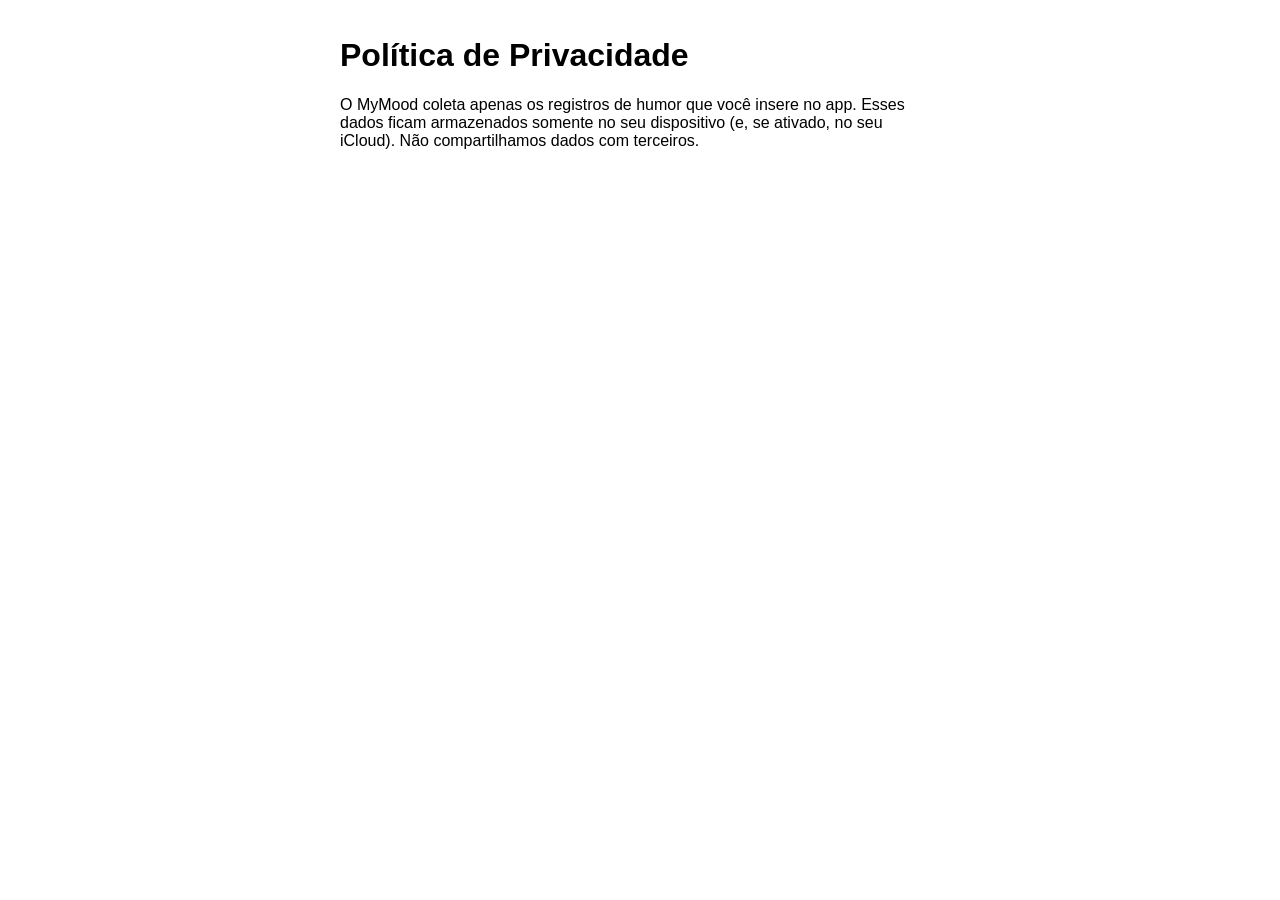
==== privacy.html @ d61aec42 "Create privacy.html" ====
<!DOCTYPE html>
<html lang="pt-BR">
<head><meta charset="UTF-8"><title>Política de Privacidade</title></head>
<body style="font-family:sans-serif;max-width:600px;margin:auto;padding:1rem;">
  <h1>Política de Privacidade</h1>
  <p>O MyMood coleta apenas os registros de humor que você insere no app. Esses dados ficam armazenados somente no seu dispositivo (e, se ativado, no seu iCloud). Não compartilhamos dados com terceiros.</p>
</body>
</html>
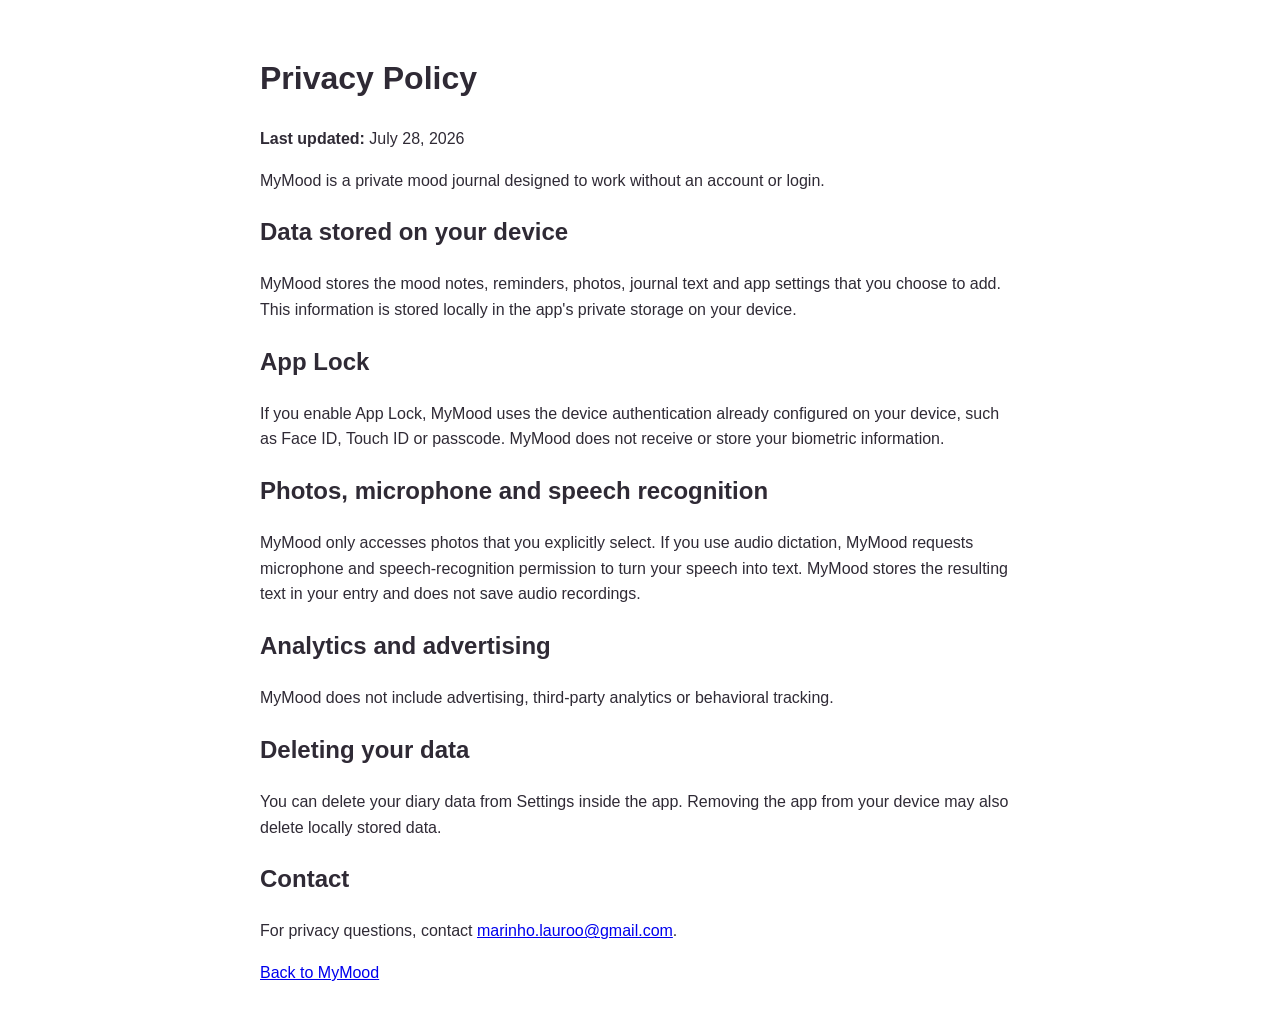
==== commit a2683e2e: "Update MyMood privacy landing" ====
--- a/privacy.html
+++ b/privacy.html
@@ -1,8 +1,34 @@
 <!DOCTYPE html>
-<html lang="pt-BR">
-<head><meta charset="UTF-8"><title>Política de Privacidade</title></head>
-<body style="font-family:sans-serif;max-width:600px;margin:auto;padding:1rem;">
-  <h1>Política de Privacidade</h1>
-  <p>O MyMood coleta apenas os registros de humor que você insere no app. Esses dados ficam armazenados somente no seu dispositivo (e, se ativado, no seu iCloud). Não compartilhamos dados com terceiros.</p>
+<html lang="en">
+<head>
+  <meta charset="UTF-8">
+  <meta name="viewport" content="width=device-width, initial-scale=1.0">
+  <title>MyMood Privacy Policy</title>
+</head>
+<body style="font-family:-apple-system,BlinkMacSystemFont,'Segoe UI',sans-serif;max-width:760px;margin:auto;padding:2rem 1rem;line-height:1.6;color:#2f2a35;">
+  <h1>Privacy Policy</h1>
+  <p><strong>Last updated:</strong> July 28, 2026</p>
+
+  <p>MyMood is a private mood journal designed to work without an account or login.</p>
+
+  <h2>Data stored on your device</h2>
+  <p>MyMood stores the mood notes, reminders, photos, journal text and app settings that you choose to add. This information is stored locally in the app's private storage on your device.</p>
+
+  <h2>App Lock</h2>
+  <p>If you enable App Lock, MyMood uses the device authentication already configured on your device, such as Face ID, Touch ID or passcode. MyMood does not receive or store your biometric information.</p>
+
+  <h2>Photos, microphone and speech recognition</h2>
+  <p>MyMood only accesses photos that you explicitly select. If you use audio dictation, MyMood requests microphone and speech-recognition permission to turn your speech into text. MyMood stores the resulting text in your entry and does not save audio recordings.</p>
+
+  <h2>Analytics and advertising</h2>
+  <p>MyMood does not include advertising, third-party analytics or behavioral tracking.</p>
+
+  <h2>Deleting your data</h2>
+  <p>You can delete your diary data from Settings inside the app. Removing the app from your device may also delete locally stored data.</p>
+
+  <h2>Contact</h2>
+  <p>For privacy questions, contact <a href="mailto:marinho.lauroo@gmail.com">marinho.lauroo@gmail.com</a>.</p>
+
+  <p><a href="index.html">Back to MyMood</a></p>
 </body>
 </html>
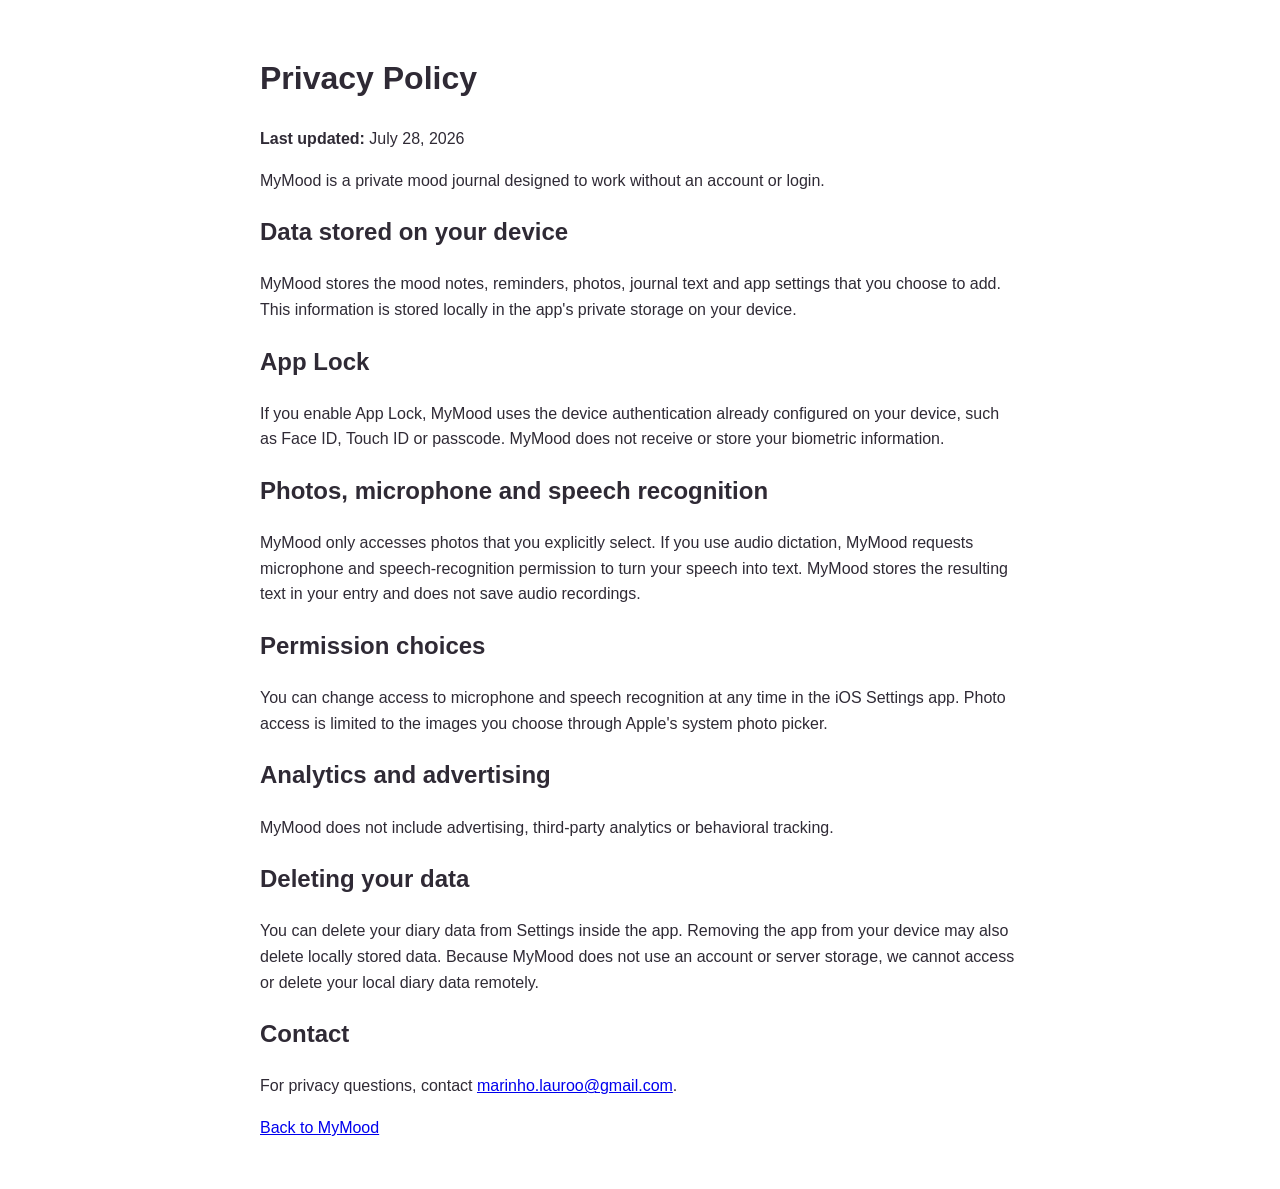
==== commit 2f4383f1: "Clarify privacy choices and deletion" ====
--- a/privacy.html
+++ b/privacy.html
@@ -20,11 +20,14 @@
   <h2>Photos, microphone and speech recognition</h2>
   <p>MyMood only accesses photos that you explicitly select. If you use audio dictation, MyMood requests microphone and speech-recognition permission to turn your speech into text. MyMood stores the resulting text in your entry and does not save audio recordings.</p>
 
+  <h2>Permission choices</h2>
+  <p>You can change access to microphone and speech recognition at any time in the iOS Settings app. Photo access is limited to the images you choose through Apple's system photo picker.</p>
+
   <h2>Analytics and advertising</h2>
   <p>MyMood does not include advertising, third-party analytics or behavioral tracking.</p>
 
   <h2>Deleting your data</h2>
-  <p>You can delete your diary data from Settings inside the app. Removing the app from your device may also delete locally stored data.</p>
+  <p>You can delete your diary data from Settings inside the app. Removing the app from your device may also delete locally stored data. Because MyMood does not use an account or server storage, we cannot access or delete your local diary data remotely.</p>
 
   <h2>Contact</h2>
   <p>For privacy questions, contact <a href="mailto:marinho.lauroo@gmail.com">marinho.lauroo@gmail.com</a>.</p>
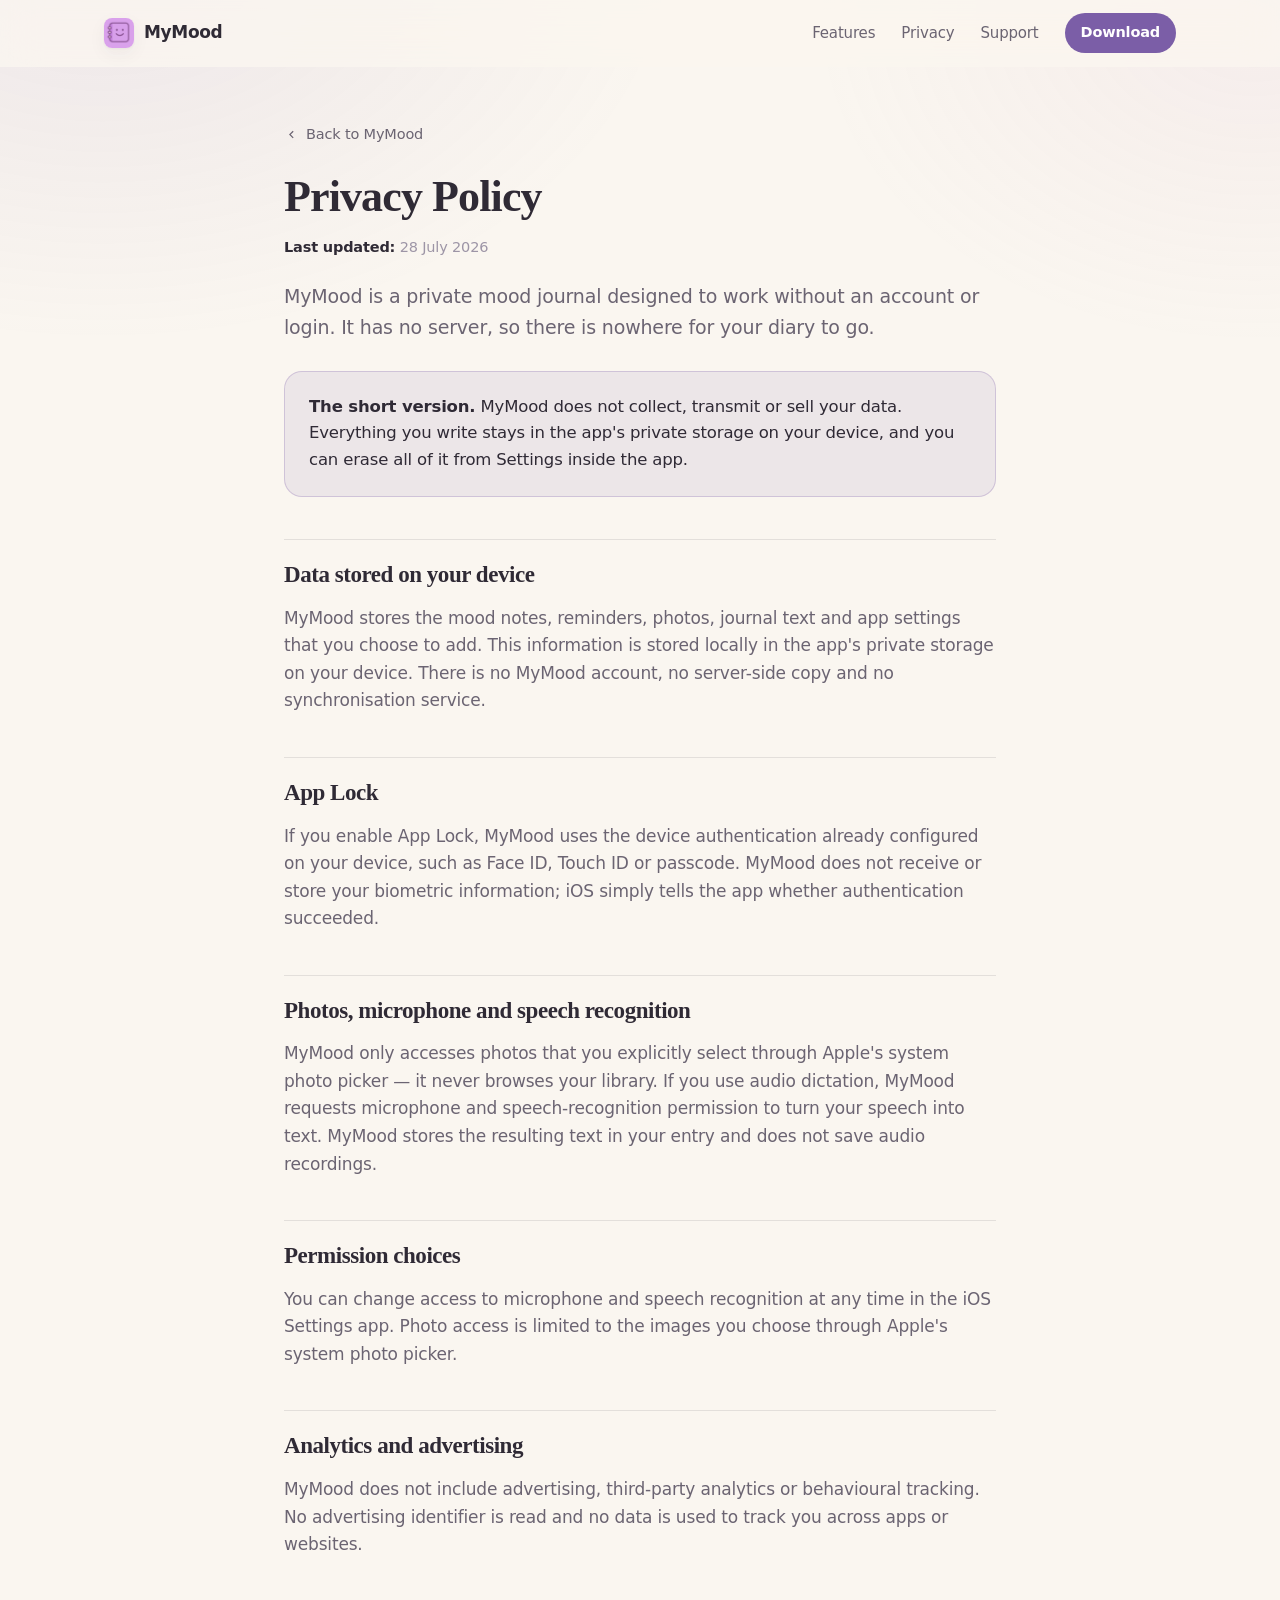
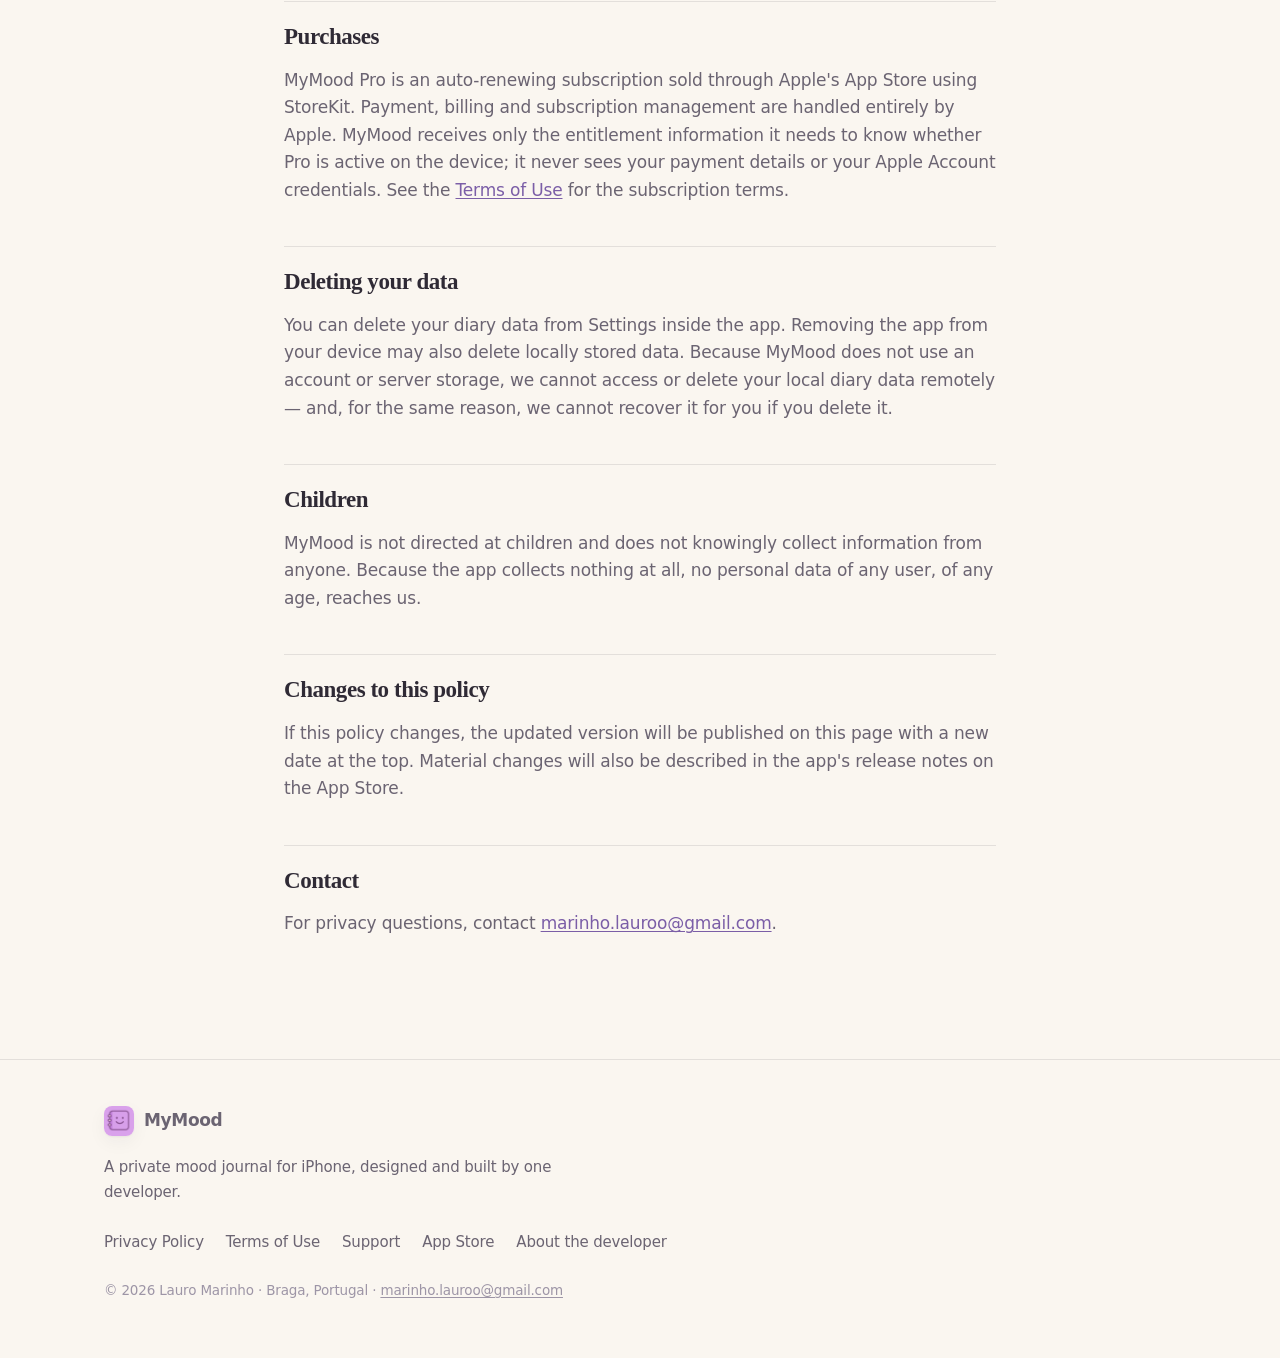
==== commit f224045c: "Build the MyMood product site The repo held two bare pages: a one-paragraph index and the privacy po" ====
--- a/privacy.html
+++ b/privacy.html
@@ -1,37 +1,142 @@
-<!DOCTYPE html>
+<!doctype html>
 <html lang="en">
 <head>
-  <meta charset="UTF-8">
-  <meta name="viewport" content="width=device-width, initial-scale=1.0">
-  <title>MyMood Privacy Policy</title>
+<meta charset="utf-8">
+<meta name="viewport" content="width=device-width, initial-scale=1">
+<title>Privacy Policy — MyMood</title>
+<meta name="description" content="MyMood's privacy policy. No account, no server, no tracking — your diary is stored on your iPhone.">
+<meta name="theme-color" content="#faf6f0" media="(prefers-color-scheme: light)">
+<meta name="theme-color" content="#14111a" media="(prefers-color-scheme: dark)">
+<meta property="og:type" content="article">
+<meta property="og:site_name" content="MyMood">
+<meta property="og:title" content="Privacy Policy — MyMood">
+<meta property="og:description" content="No account, no server, no tracking — your diary is stored on your iPhone.">
+<meta property="og:url" content="https://lauromarinho.github.io/mymood-landing/privacy.html">
+<link rel="canonical" href="https://lauromarinho.github.io/mymood-landing/privacy.html">
+<link rel="icon" href="assets/app-icon.png">
+<link rel="apple-touch-icon" href="assets/app-icon.png">
+<link rel="stylesheet" href="styles.css">
 </head>
-<body style="font-family:-apple-system,BlinkMacSystemFont,'Segoe UI',sans-serif;max-width:760px;margin:auto;padding:2rem 1rem;line-height:1.6;color:#2f2a35;">
+<body>
+
+<nav class="nav" id="nav">
+  <div class="wrap">
+    <a class="brand" href="index.html">
+      <img src="assets/app-icon.png" alt="" width="30" height="30">
+      <span>MyMood</span>
+    </a>
+    <div class="nav-links">
+      <a href="index.html#features">Features</a>
+      <a href="index.html#privacy">Privacy</a>
+      <a href="support.html">Support</a>
+      <a class="btn-sm" href="https://apps.apple.com/app/mymood/id6748285756" target="_blank" rel="noopener">Download</a>
+    </div>
+  </div>
+</nav>
+
+<main class="doc">
+  <a class="back" href="index.html">
+    <svg viewBox="0 0 24 24" aria-hidden="true"><path d="M15.4 7.4 14 6l-6 6 6 6 1.4-1.4L10.8 12l4.6-4.6Z"/></svg>
+    Back to MyMood
+  </a>
+
   <h1>Privacy Policy</h1>
-  <p><strong>Last updated:</strong> July 28, 2026</p>
+  <p class="updated"><strong>Last updated:</strong> 28 July 2026</p>
 
-  <p>MyMood is a private mood journal designed to work without an account or login.</p>
+  <p class="intro">
+    MyMood is a private mood journal designed to work without an account or login.
+    It has no server, so there is nowhere for your diary to go.
+  </p>
+
+  <div class="callout">
+    <p><strong>The short version.</strong> MyMood does not collect, transmit or sell your data.
+       Everything you write stays in the app's private storage on your device, and you can erase all of
+       it from Settings inside the app.</p>
+  </div>
 
   <h2>Data stored on your device</h2>
-  <p>MyMood stores the mood notes, reminders, photos, journal text and app settings that you choose to add. This information is stored locally in the app's private storage on your device.</p>
+  <p>MyMood stores the mood notes, reminders, photos, journal text and app settings that you choose to
+     add. This information is stored locally in the app's private storage on your device. There is no
+     MyMood account, no server-side copy and no synchronisation service.</p>
 
   <h2>App Lock</h2>
-  <p>If you enable App Lock, MyMood uses the device authentication already configured on your device, such as Face ID, Touch ID or passcode. MyMood does not receive or store your biometric information.</p>
+  <p>If you enable App Lock, MyMood uses the device authentication already configured on your device,
+     such as Face ID, Touch ID or passcode. MyMood does not receive or store your biometric information;
+     iOS simply tells the app whether authentication succeeded.</p>
 
   <h2>Photos, microphone and speech recognition</h2>
-  <p>MyMood only accesses photos that you explicitly select. If you use audio dictation, MyMood requests microphone and speech-recognition permission to turn your speech into text. MyMood stores the resulting text in your entry and does not save audio recordings.</p>
+  <p>MyMood only accesses photos that you explicitly select through Apple's system photo picker — it
+     never browses your library. If you use audio dictation, MyMood requests microphone and
+     speech-recognition permission to turn your speech into text. MyMood stores the resulting text in
+     your entry and does not save audio recordings.</p>
 
   <h2>Permission choices</h2>
-  <p>You can change access to microphone and speech recognition at any time in the iOS Settings app. Photo access is limited to the images you choose through Apple's system photo picker.</p>
+  <p>You can change access to microphone and speech recognition at any time in the iOS Settings app.
+     Photo access is limited to the images you choose through Apple's system photo picker.</p>
 
   <h2>Analytics and advertising</h2>
-  <p>MyMood does not include advertising, third-party analytics or behavioral tracking.</p>
+  <p>MyMood does not include advertising, third-party analytics or behavioural tracking. No advertising
+     identifier is read and no data is used to track you across apps or websites.</p>
+
+  <h2>Purchases</h2>
+  <p>MyMood Pro is an auto-renewing subscription sold through Apple's App Store using StoreKit. Payment,
+     billing and subscription management are handled entirely by Apple. MyMood receives only the
+     entitlement information it needs to know whether Pro is active on the device; it never sees your
+     payment details or your Apple Account credentials. See the
+     <a href="terms.html">Terms of Use</a> for the subscription terms.</p>
 
   <h2>Deleting your data</h2>
-  <p>You can delete your diary data from Settings inside the app. Removing the app from your device may also delete locally stored data. Because MyMood does not use an account or server storage, we cannot access or delete your local diary data remotely.</p>
+  <p>You can delete your diary data from Settings inside the app. Removing the app from your device may
+     also delete locally stored data. Because MyMood does not use an account or server storage, we cannot
+     access or delete your local diary data remotely — and, for the same reason, we cannot recover it for
+     you if you delete it.</p>
+
+  <h2>Children</h2>
+  <p>MyMood is not directed at children and does not knowingly collect information from anyone. Because
+     the app collects nothing at all, no personal data of any user, of any age, reaches us.</p>
+
+  <h2>Changes to this policy</h2>
+  <p>If this policy changes, the updated version will be published on this page with a new date at the
+     top. Material changes will also be described in the app's release notes on the App Store.</p>
 
   <h2>Contact</h2>
-  <p>For privacy questions, contact <a href="mailto:marinho.lauroo@gmail.com">marinho.lauroo@gmail.com</a>.</p>
+  <p>For privacy questions, contact
+     <a href="mailto:marinho.lauroo@gmail.com">marinho.lauroo@gmail.com</a>.</p>
+</main>
 
-  <p><a href="index.html">Back to MyMood</a></p>
+<footer>
+  <div class="wrap">
+    <div class="foot-grid">
+      <div>
+        <a class="brand" href="index.html">
+          <img src="assets/app-icon.png" alt="" width="30" height="30">
+          <span>MyMood</span>
+        </a>
+        <p style="margin:12px 0 0;max-width:32em">A private mood journal for iPhone,
+           designed and built by one developer.</p>
+      </div>
+      <div class="foot-links">
+        <a href="privacy.html">Privacy Policy</a>
+        <a href="terms.html">Terms of Use</a>
+        <a href="support.html">Support</a>
+        <a href="https://apps.apple.com/app/mymood/id6748285756" target="_blank" rel="noopener">App Store</a>
+        <a href="https://lauromarinho.github.io" target="_blank" rel="noopener">About the developer</a>
+      </div>
+    </div>
+    <p class="foot-note">
+      © <span id="year">2026</span> Lauro Marinho · Braga, Portugal ·
+      <a href="mailto:marinho.lauroo@gmail.com">marinho.lauroo@gmail.com</a>
+    </p>
+  </div>
+</footer>
+
+<script>
+  var nav = document.getElementById('nav');
+  var onScroll = function () { nav.classList.toggle('scrolled', window.scrollY > 8); };
+  onScroll();
+  window.addEventListener('scroll', onScroll, { passive: true });
+  document.getElementById('year').textContent = new Date().getFullYear();
+</script>
+
 </body>
 </html>
--- a/styles.css
+++ b/styles.css
@@ -0,0 +1,909 @@
+/* ==========================================================================
+   MyMood — product site
+   Design: warm paper, purple ink, serif headlines. The site should feel like
+   the object the app imitates, not like a dashboard.
+   ========================================================================== */
+
+:root {
+  color-scheme: light dark;
+
+  /* paper */
+  --paper: #faf6f0;
+  --paper-raised: #fffdfa;
+  --paper-sunk: #f2ece3;
+
+  /* ink */
+  --ink: #2f2a35;
+  --ink-soft: #6b6472;
+  --ink-faint: #9d95a6;
+
+  --line: rgba(47, 42, 53, 0.11);
+  --line-strong: rgba(47, 42, 53, 0.2);
+
+  /* MyMood purple — the same accent the app uses */
+  --accent: #7b5ea7;
+  --accent-deep: #5f4785;
+  --accent-wash: rgba(123, 94, 167, 0.1);
+  --accent-edge: rgba(123, 94, 167, 0.26);
+
+  --shadow-sm: 0 1px 2px rgba(47, 42, 53, 0.05), 0 6px 18px rgba(47, 42, 53, 0.05);
+  --shadow-md: 0 2px 6px rgba(47, 42, 53, 0.06), 0 18px 44px rgba(47, 42, 53, 0.09);
+  --shadow-lg: 0 30px 70px rgba(47, 42, 53, 0.16);
+
+  --radius-lg: 26px;
+  --radius-md: 18px;
+  --radius-sm: 11px;
+
+  --maxw: 1120px;
+  --sans: -apple-system, BlinkMacSystemFont, "SF Pro Text", "Segoe UI", Inter,
+    system-ui, "Helvetica Neue", Arial, sans-serif;
+  --serif: ui-serif, "New York", "Iowan Old Style", "Palatino Linotype",
+    Palatino, Georgia, serif;
+}
+
+@media (prefers-color-scheme: dark) {
+  :root {
+    --paper: #14111a;
+    --paper-raised: #1c1824;
+    --paper-sunk: #100d16;
+
+    --ink: #efe9f3;
+    --ink-soft: #a79fb2;
+    --ink-faint: #7a7285;
+
+    --line: rgba(255, 255, 255, 0.1);
+    --line-strong: rgba(255, 255, 255, 0.2);
+
+    --accent: #a98ada;
+    --accent-deep: #c0a8e8;
+    --accent-wash: rgba(169, 138, 218, 0.12);
+    --accent-edge: rgba(169, 138, 218, 0.3);
+
+    --shadow-sm: 0 1px 2px rgba(0, 0, 0, 0.4), 0 6px 18px rgba(0, 0, 0, 0.3);
+    --shadow-md: 0 2px 6px rgba(0, 0, 0, 0.4), 0 18px 44px rgba(0, 0, 0, 0.42);
+    --shadow-lg: 0 30px 70px rgba(0, 0, 0, 0.6);
+  }
+}
+
+* { box-sizing: border-box; }
+
+html {
+  scroll-behavior: smooth;
+  scroll-padding-top: 82px;
+  -webkit-text-size-adjust: 100%;
+}
+
+body {
+  margin: 0;
+  background: var(--paper);
+  color: var(--ink);
+  font-family: var(--sans);
+  font-size: 17px;
+  line-height: 1.62;
+  letter-spacing: -0.01em;
+  -webkit-font-smoothing: antialiased;
+  overflow-x: hidden;
+}
+
+/* Faint ruled paper behind everything — the texture of the product. */
+body::before {
+  content: "";
+  position: fixed;
+  inset: 0;
+  z-index: -2;
+  pointer-events: none;
+  background:
+    radial-gradient(58rem 40rem at 8% -6%, var(--accent-wash), transparent 62%),
+    radial-gradient(46rem 34rem at 98% 2%, rgba(200, 150, 190, 0.09), transparent 60%);
+}
+
+a { color: inherit; text-decoration: none; }
+
+img { max-width: 100%; }
+
+::selection { background: var(--accent-edge); }
+
+.wrap {
+  width: 100%;
+  max-width: var(--maxw);
+  margin: 0 auto;
+  padding: 0 24px;
+}
+
+h1, h2, h3 {
+  font-family: var(--serif);
+  font-weight: 600;
+  letter-spacing: -0.02em;
+  line-height: 1.12;
+  margin: 0;
+}
+
+.sr-only {
+  position: absolute;
+  width: 1px; height: 1px;
+  padding: 0; margin: -1px;
+  overflow: hidden;
+  clip: rect(0 0 0 0);
+  white-space: nowrap;
+}
+
+/* ==========================================================================
+   Nav
+   ========================================================================== */
+.nav {
+  position: sticky;
+  top: 0;
+  z-index: 60;
+  backdrop-filter: saturate(180%) blur(18px);
+  -webkit-backdrop-filter: saturate(180%) blur(18px);
+  background: color-mix(in srgb, var(--paper) 78%, transparent);
+  border-bottom: 1px solid transparent;
+  transition: border-color 0.25s ease, background 0.25s ease;
+}
+.nav.scrolled { border-bottom-color: var(--line); }
+
+.nav .wrap {
+  height: 66px;
+  display: flex;
+  align-items: center;
+  justify-content: space-between;
+  gap: 18px;
+}
+
+.brand {
+  display: inline-flex;
+  align-items: center;
+  gap: 10px;
+  font-weight: 600;
+  font-size: 17px;
+  letter-spacing: -0.02em;
+}
+.brand img {
+  width: 30px;
+  height: 30px;
+  border-radius: 8px;
+  box-shadow: var(--shadow-sm);
+}
+
+.nav-links {
+  display: flex;
+  align-items: center;
+  gap: 26px;
+  font-size: 15px;
+  color: var(--ink-soft);
+}
+.nav-links a:not(.btn-sm):hover { color: var(--ink); }
+
+.btn-sm {
+  padding: 8px 16px;
+  border-radius: 999px;
+  background: var(--accent);
+  color: #fff;
+  font-weight: 600;
+  font-size: 14.5px;
+  white-space: nowrap;
+  transition: transform 0.2s ease, filter 0.2s ease;
+}
+@media (prefers-color-scheme: dark) { .btn-sm { color: #17121f; } }
+.btn-sm:hover { transform: translateY(-1px); filter: brightness(1.06); }
+
+@media (max-width: 780px) {
+  .nav-links a:not(.btn-sm) { display: none; }
+}
+
+/* ==========================================================================
+   Buttons
+   ========================================================================== */
+.btn {
+  display: inline-flex;
+  align-items: center;
+  gap: 10px;
+  padding: 13px 22px;
+  border-radius: 14px;
+  border: 1px solid var(--line-strong);
+  background: var(--paper-raised);
+  color: var(--ink);
+  font-size: 16px;
+  font-weight: 550;
+  box-shadow: var(--shadow-sm);
+  transition: transform 0.2s ease, box-shadow 0.2s ease, border-color 0.2s ease;
+}
+.btn:hover { transform: translateY(-2px); box-shadow: var(--shadow-md); }
+.btn svg { width: 20px; height: 20px; fill: currentColor; flex: none; }
+
+/* The App Store button. Deliberately a plain button with the Apple glyph —
+   not a copy of Apple's trademarked badge artwork. */
+.btn.appstore {
+  background: #111014;
+  color: #fff;
+  border-color: #111014;
+  padding: 11px 24px;
+  line-height: 1.15;
+  text-align: left;
+}
+.btn.appstore small {
+  display: block;
+  font-size: 11.5px;
+  letter-spacing: 0.04em;
+  text-transform: uppercase;
+  opacity: 0.7;
+  font-weight: 500;
+}
+.btn.appstore b { font-size: 17px; font-weight: 600; letter-spacing: -0.015em; }
+.btn.appstore svg { width: 26px; height: 26px; }
+@media (prefers-color-scheme: dark) {
+  .btn.appstore { background: #f5f1f8; color: #16121c; border-color: #f5f1f8; }
+}
+
+.btn.ghost { background: transparent; box-shadow: none; }
+.btn.ghost:hover { box-shadow: var(--shadow-sm); }
+
+/* ==========================================================================
+   Sections
+   ========================================================================== */
+section { padding: 84px 0; }
+@media (max-width: 700px) { section { padding: 62px 0; } }
+
+.section-head { max-width: 660px; margin-bottom: 44px; }
+.section-head.center { margin-left: auto; margin-right: auto; text-align: center; }
+
+.kicker {
+  display: inline-block;
+  margin: 0 0 14px;
+  font-size: 12.5px;
+  font-weight: 650;
+  letter-spacing: 0.1em;
+  text-transform: uppercase;
+  color: var(--accent);
+}
+.section-head h2 { font-size: clamp(30px, 4.4vw, 44px); }
+.section-head p {
+  margin: 16px 0 0;
+  font-size: 18px;
+  color: var(--ink-soft);
+}
+
+/* reveal on scroll */
+.reveal {
+  opacity: 0;
+  transform: translateY(18px);
+  transition: opacity 0.7s ease, transform 0.7s cubic-bezier(0.2, 0.7, 0.3, 1);
+}
+.reveal.in { opacity: 1; transform: none; }
+@media (prefers-reduced-motion: reduce) {
+  .reveal { opacity: 1; transform: none; transition: none; }
+  html { scroll-behavior: auto; }
+}
+
+/* ==========================================================================
+   Hero
+   ========================================================================== */
+.hero { padding: 64px 0 40px; position: relative; }
+
+.hero-grid {
+  display: grid;
+  grid-template-columns: minmax(0, 1fr) minmax(0, 0.92fr);
+  gap: 56px;
+  align-items: center;
+}
+@media (max-width: 940px) {
+  .hero-grid { grid-template-columns: 1fr; gap: 44px; }
+}
+
+.eyebrow {
+  display: inline-flex;
+  align-items: center;
+  gap: 9px;
+  padding: 6px 14px 6px 10px;
+  border-radius: 999px;
+  border: 1px solid var(--accent-edge);
+  background: var(--accent-wash);
+  color: var(--accent-deep);
+  font-size: 13.5px;
+  font-weight: 550;
+}
+.eyebrow .dot {
+  width: 7px; height: 7px;
+  border-radius: 999px;
+  background: var(--accent);
+}
+
+.hero h1 {
+  margin: 22px 0 0;
+  font-size: clamp(38px, 6.4vw, 62px);
+  line-height: 1.04;
+}
+.hero h1 em {
+  font-style: italic;
+  color: var(--accent);
+}
+
+.hero .lede {
+  margin: 22px 0 0;
+  font-size: 19px;
+  color: var(--ink-soft);
+  max-width: 34em;
+}
+.hero .lede strong { color: var(--ink); font-weight: 600; }
+
+.hero-actions {
+  display: flex;
+  flex-wrap: wrap;
+  gap: 12px;
+  margin-top: 30px;
+}
+
+.hero-note {
+  margin: 20px 0 0;
+  font-size: 14.5px;
+  color: var(--ink-faint);
+}
+
+/* ==========================================================================
+   Phones + screenshot placeholders
+   ========================================================================== */
+/* The frame takes its height from the screen, and the screen carries the exact
+   aspect ratio of the captures (iPhone 17 Pro, 1206×2622). That way a whole app
+   screen sits inside the phone with nothing cropped off the edges. */
+.phone {
+  position: relative;
+  width: 100%;
+  max-width: 258px;
+  border-radius: 40px;
+  padding: 6px;
+  background: linear-gradient(160deg, #3a3442, #191621 55%, #2e2937);
+  box-shadow: var(--shadow-lg), 0 0 0 1px rgba(255, 255, 255, 0.06);
+  transition: transform 0.35s cubic-bezier(0.2, 0.7, 0.3, 1);
+}
+.phone:hover { transform: translateY(-6px); }
+
+.phone .screen {
+  position: relative;
+  width: 100%;
+  aspect-ratio: 1206 / 2622;
+  border-radius: 34px;
+  overflow: hidden;
+  background: linear-gradient(170deg, var(--paper-raised), var(--paper-sunk));
+}
+
+/* On a dark page the default bezel is almost the same value as the background,
+   so the phones stop reading as objects. Lift both the frame and the screen. */
+@media (prefers-color-scheme: dark) {
+  .phone {
+    background: linear-gradient(160deg, #5d5670, #2a2534 55%, #4b4458);
+    box-shadow: 0 30px 70px rgba(0, 0, 0, 0.7), 0 0 0 1px rgba(255, 255, 255, 0.14);
+  }
+  .phone .screen { background: linear-gradient(170deg, #272132, #1b1724); }
+}
+
+/* The image keeps a layout box (opacity, not display:none) — otherwise
+   loading="lazy" never fires and the screenshot would never load at all. */
+.phone .screen img {
+  position: absolute;
+  inset: 0;
+  width: 100%;
+  height: 100%;
+  object-fit: contain;
+  opacity: 0;
+  z-index: 2;
+  transition: opacity 0.35s ease;
+}
+.phone.has-shot .screen img { opacity: 1; }
+.phone.has-shot .ph { opacity: 0; }
+
+/* Dynamic island — drawn only for the empty placeholder. A real capture already
+   contains the device's own island and status bar, and painting a second one on
+   top of it looks like a rendering bug. */
+.phone .screen::after {
+  content: "";
+  position: absolute;
+  top: 9px;
+  left: 50%;
+  transform: translateX(-50%);
+  width: 38%;
+  height: 17px;
+  border-radius: 999px;
+  background: #05060a;
+  z-index: 3;
+}
+.phone.has-shot .screen::after { display: none; }
+
+/* the dashed placeholder shown until a real screenshot is dropped in */
+.ph {
+  position: absolute;
+  inset: 12px;
+  z-index: 1;
+  display: flex;
+  flex-direction: column;
+  align-items: center;
+  justify-content: center;
+  gap: 8px;
+  text-align: center;
+  padding: 22px 14px;
+  border: 1.5px dashed var(--line-strong);
+  border-radius: 26px;
+  color: var(--ink-faint);
+  transition: opacity 0.35s ease;
+}
+.ph .ico { width: 30px; height: 30px; fill: var(--accent); opacity: 0.55; }
+.ph span {
+  font-size: 14px;
+  font-weight: 600;
+  color: var(--ink-soft);
+  font-family: var(--serif);
+}
+.ph small {
+  font-size: 11px;
+  font-family: ui-monospace, SFMono-Regular, "SF Mono", Menlo, monospace;
+  opacity: 0.75;
+  word-break: break-all;
+}
+
+/* hero cluster of three phones */
+.hero-shots {
+  display: flex;
+  justify-content: center;
+  align-items: flex-end;
+  gap: 16px;
+}
+.hero-shots .phone { max-width: 200px; }
+.hero-shots .phone:nth-child(2) {
+  max-width: 228px;
+  z-index: 2;
+  margin-bottom: 26px;
+}
+.hero-shots .phone:nth-child(1) { transform: rotate(-3deg); }
+.hero-shots .phone:nth-child(3) { transform: rotate(3deg); }
+.hero-shots .phone:nth-child(1):hover { transform: rotate(-3deg) translateY(-6px); }
+.hero-shots .phone:nth-child(3):hover { transform: rotate(3deg) translateY(-6px); }
+@media (max-width: 560px) {
+  .hero-shots .phone:nth-child(1),
+  .hero-shots .phone:nth-child(3) { display: none; }
+  .hero-shots .phone:nth-child(2) { max-width: 254px; margin-bottom: 0; }
+}
+
+/* ==========================================================================
+   Trust strip
+   ========================================================================== */
+.trust {
+  padding: 0 0 20px;
+}
+.trust-row {
+  display: grid;
+  grid-template-columns: repeat(4, minmax(0, 1fr));
+  gap: 2px;
+  border: 1px solid var(--line);
+  border-radius: var(--radius-lg);
+  overflow: hidden;
+  background: var(--line);
+}
+.trust-row div {
+  background: var(--paper-raised);
+  padding: 22px 20px;
+  display: flex;
+  align-items: center;
+  gap: 12px;
+  font-size: 15px;
+  font-weight: 550;
+}
+.trust-row svg { width: 20px; height: 20px; fill: var(--accent); flex: none; }
+@media (max-width: 860px) {
+  .trust-row { grid-template-columns: repeat(2, minmax(0, 1fr)); }
+}
+@media (max-width: 460px) {
+  .trust-row { grid-template-columns: 1fr; }
+}
+
+/* ==========================================================================
+   Story (two column)
+   ========================================================================== */
+.story-grid {
+  display: grid;
+  grid-template-columns: minmax(0, 1fr) minmax(0, 1fr);
+  gap: 56px;
+  align-items: center;
+}
+@media (max-width: 900px) { .story-grid { grid-template-columns: 1fr; gap: 40px; } }
+
+.story-grid h2 { font-size: clamp(28px, 4vw, 40px); }
+.story-grid p { color: var(--ink-soft); font-size: 18px; }
+.story-grid p strong { color: var(--ink); font-weight: 600; }
+
+.pull {
+  margin: 0;
+  padding: 26px 28px;
+  border-left: 3px solid var(--accent);
+  background: var(--accent-wash);
+  border-radius: 0 var(--radius-md) var(--radius-md) 0;
+  font-family: var(--serif);
+  font-size: 21px;
+  line-height: 1.42;
+  font-style: italic;
+}
+
+/* ==========================================================================
+   Feature cards
+   ========================================================================== */
+.features {
+  display: grid;
+  grid-template-columns: repeat(3, minmax(0, 1fr));
+  gap: 18px;
+}
+@media (max-width: 940px) { .features { grid-template-columns: repeat(2, minmax(0, 1fr)); } }
+@media (max-width: 620px) { .features { grid-template-columns: 1fr; } }
+
+.feature {
+  padding: 26px 24px 28px;
+  border: 1px solid var(--line);
+  border-radius: var(--radius-lg);
+  background: var(--paper-raised);
+  box-shadow: var(--shadow-sm);
+  transition: transform 0.25s ease, box-shadow 0.25s ease, border-color 0.25s ease;
+}
+.feature:hover {
+  transform: translateY(-3px);
+  box-shadow: var(--shadow-md);
+  border-color: var(--accent-edge);
+}
+.feature .icon {
+  width: 42px; height: 42px;
+  display: grid;
+  place-items: center;
+  border-radius: 13px;
+  background: var(--accent-wash);
+  margin-bottom: 16px;
+}
+.feature .icon svg { width: 22px; height: 22px; fill: var(--accent); }
+.feature h3 { font-size: 20px; margin-bottom: 8px; }
+.feature p { margin: 0; color: var(--ink-soft); font-size: 15.5px; }
+.feature .tag {
+  display: inline-block;
+  margin-top: 12px;
+  padding: 3px 9px;
+  border-radius: 999px;
+  border: 1px solid var(--accent-edge);
+  color: var(--accent);
+  font-size: 11.5px;
+  font-weight: 650;
+  letter-spacing: 0.05em;
+  text-transform: uppercase;
+}
+
+/* ==========================================================================
+   Moods
+   ========================================================================== */
+.moods {
+  display: flex;
+  flex-wrap: wrap;
+  gap: 10px;
+  justify-content: center;
+}
+.mood {
+  display: inline-flex;
+  align-items: center;
+  gap: 9px;
+  padding: 9px 16px 9px 12px;
+  border-radius: 999px;
+  border: 1px solid var(--line);
+  background: var(--paper-raised);
+  box-shadow: var(--shadow-sm);
+  font-size: 15px;
+  font-weight: 550;
+  transition: transform 0.2s ease;
+}
+.mood:hover { transform: translateY(-2px); }
+.mood i {
+  width: 12px; height: 12px;
+  border-radius: 999px;
+  background: var(--m);
+  flex: none;
+}
+
+/* ==========================================================================
+   Steps
+   ========================================================================== */
+.steps {
+  display: grid;
+  grid-template-columns: repeat(3, minmax(0, 1fr));
+  gap: 34px;
+}
+@media (max-width: 860px) { .steps { grid-template-columns: 1fr; gap: 46px; max-width: 380px; margin: 0 auto; } }
+
+.step { text-align: center; }
+.step .phone { margin: 0 auto 24px; max-width: 230px; }
+.step .n {
+  display: inline-grid;
+  place-items: center;
+  width: 30px; height: 30px;
+  border-radius: 999px;
+  background: var(--accent);
+  color: #fff;
+  font-size: 14px;
+  font-weight: 700;
+  margin-bottom: 12px;
+}
+@media (prefers-color-scheme: dark) { .step .n { color: #17121f; } }
+.step h3 { font-size: 21px; margin-bottom: 8px; }
+.step p { margin: 0; color: var(--ink-soft); font-size: 16px; }
+
+/* ==========================================================================
+   Gallery
+   ========================================================================== */
+.gallery {
+  display: grid;
+  grid-template-columns: repeat(3, minmax(0, 1fr));
+  gap: 30px 26px;
+  justify-items: center;
+}
+@media (max-width: 900px) { .gallery { grid-template-columns: repeat(2, minmax(0, 1fr)); } }
+@media (max-width: 560px) { .gallery { grid-template-columns: 1fr; } }
+
+.shot { width: 100%; max-width: 258px; }
+.shot figcaption {
+  margin-top: 16px;
+  text-align: center;
+  font-size: 15px;
+  color: var(--ink-soft);
+}
+.shot figcaption b {
+  display: block;
+  color: var(--ink);
+  font-family: var(--serif);
+  font-size: 17px;
+  font-weight: 600;
+  margin-bottom: 3px;
+}
+
+/* ==========================================================================
+   Privacy band
+   ========================================================================== */
+.band-privacy {
+  background: var(--paper-sunk);
+  border-top: 1px solid var(--line);
+  border-bottom: 1px solid var(--line);
+}
+.privacy-grid {
+  display: grid;
+  grid-template-columns: minmax(0, 1fr) minmax(0, 1fr);
+  gap: 56px;
+  align-items: start;
+}
+@media (max-width: 900px) { .privacy-grid { grid-template-columns: 1fr; gap: 34px; } }
+
+.privacy-list { list-style: none; margin: 0; padding: 0; display: grid; gap: 14px; }
+.privacy-list li {
+  display: flex;
+  gap: 13px;
+  align-items: flex-start;
+  font-size: 16.5px;
+  color: var(--ink-soft);
+}
+.privacy-list b { color: var(--ink); font-weight: 600; }
+.privacy-list svg {
+  width: 21px; height: 21px;
+  fill: var(--accent);
+  flex: none;
+  margin-top: 3px;
+}
+
+/* ==========================================================================
+   Pricing
+   ========================================================================== */
+.plans {
+  display: grid;
+  grid-template-columns: repeat(2, minmax(0, 1fr));
+  gap: 20px;
+  max-width: 760px;
+  margin: 0 auto 46px;
+}
+@media (max-width: 700px) { .plans { grid-template-columns: 1fr; } }
+
+.plan {
+  position: relative;
+  padding: 30px 28px;
+  border: 1px solid var(--line);
+  border-radius: var(--radius-lg);
+  background: var(--paper-raised);
+  box-shadow: var(--shadow-sm);
+}
+.plan.featured {
+  border-color: var(--accent-edge);
+  box-shadow: var(--shadow-md);
+}
+.plan .badge {
+  position: absolute;
+  top: -12px; right: 22px;
+  padding: 4px 12px;
+  border-radius: 999px;
+  background: var(--accent);
+  color: #fff;
+  font-size: 12px;
+  font-weight: 650;
+  letter-spacing: 0.03em;
+}
+@media (prefers-color-scheme: dark) { .plan .badge { color: #17121f; } }
+.plan h3 { font-size: 22px; }
+.plan .price {
+  margin: 12px 0 4px;
+  font-family: var(--serif);
+  font-size: 38px;
+  font-weight: 600;
+  letter-spacing: -0.03em;
+}
+.plan .price span { font-size: 16px; font-family: var(--sans); color: var(--ink-faint); font-weight: 500; }
+.plan .price-note { margin: 0; font-size: 14.5px; color: var(--ink-faint); }
+.plan ul { list-style: none; margin: 20px 0 0; padding: 0; display: grid; gap: 10px; }
+.plan li { display: flex; gap: 10px; font-size: 15.5px; color: var(--ink-soft); }
+.plan li svg { width: 18px; height: 18px; fill: var(--accent); flex: none; margin-top: 4px; }
+
+.compare {
+  width: 100%;
+  border-collapse: collapse;
+  font-size: 15.5px;
+  border: 1px solid var(--line);
+  border-radius: var(--radius-md);
+  overflow: hidden;
+}
+.compare th, .compare td {
+  padding: 14px 18px;
+  text-align: left;
+  border-bottom: 1px solid var(--line);
+  background: var(--paper-raised);
+}
+.compare thead th {
+  font-family: var(--serif);
+  font-size: 16px;
+  font-weight: 600;
+  background: var(--paper-sunk);
+}
+.compare th:first-child { width: 34%; }
+.compare tbody th { font-weight: 600; color: var(--ink); }
+.compare td { color: var(--ink-soft); }
+.compare tbody tr:last-child th, .compare tbody tr:last-child td { border-bottom: none; }
+.compare td.yes { color: var(--accent); font-weight: 600; }
+
+.table-scroll { overflow-x: auto; -webkit-overflow-scrolling: touch; }
+
+/* ==========================================================================
+   FAQ
+   ========================================================================== */
+.faq { max-width: 780px; margin: 0 auto; }
+.faq details {
+  border-bottom: 1px solid var(--line);
+  padding: 4px 0;
+}
+.faq summary {
+  cursor: pointer;
+  list-style: none;
+  padding: 20px 40px 20px 0;
+  position: relative;
+  font-family: var(--serif);
+  font-size: 19px;
+  font-weight: 600;
+}
+.faq summary::-webkit-details-marker { display: none; }
+.faq summary::after {
+  content: "";
+  position: absolute;
+  right: 8px; top: 50%;
+  width: 10px; height: 10px;
+  border-right: 2px solid var(--accent);
+  border-bottom: 2px solid var(--accent);
+  transform: translateY(-70%) rotate(45deg);
+  transition: transform 0.25s ease;
+}
+.faq details[open] summary::after { transform: translateY(-30%) rotate(-135deg); }
+.faq details p {
+  margin: 0 0 20px;
+  color: var(--ink-soft);
+  font-size: 16.5px;
+  max-width: 60em;
+}
+
+/* ==========================================================================
+   Final CTA
+   ========================================================================== */
+.cta {
+  text-align: center;
+  padding: 78px 30px;
+  border: 1px solid var(--accent-edge);
+  border-radius: 34px;
+  background:
+    radial-gradient(40rem 20rem at 50% -20%, var(--accent-wash), transparent 70%),
+    var(--paper-raised);
+  box-shadow: var(--shadow-md);
+}
+.cta img.icon {
+  width: 76px; height: 76px;
+  border-radius: 20px;
+  box-shadow: var(--shadow-md);
+  margin-bottom: 22px;
+}
+.cta h2 { font-size: clamp(30px, 4.6vw, 44px); }
+.cta p { margin: 16px auto 30px; max-width: 40em; color: var(--ink-soft); font-size: 18px; }
+.cta .hero-actions { justify-content: center; }
+
+/* ==========================================================================
+   Footer
+   ========================================================================== */
+footer {
+  border-top: 1px solid var(--line);
+  margin-top: 84px;
+  padding: 46px 0 56px;
+  font-size: 15px;
+  color: var(--ink-soft);
+}
+.foot-grid {
+  display: flex;
+  flex-wrap: wrap;
+  gap: 26px 48px;
+  justify-content: space-between;
+  align-items: flex-start;
+}
+.foot-links { display: flex; flex-wrap: wrap; gap: 22px; }
+.foot-links a:hover { color: var(--ink); }
+.foot-note { margin: 26px 0 0; font-size: 13.5px; color: var(--ink-faint); }
+.foot-note a { text-decoration: underline; text-underline-offset: 2px; }
+
+/* ==========================================================================
+   Inner document pages (privacy, terms, support)
+   ========================================================================== */
+.doc { max-width: 760px; margin: 0 auto; padding: 56px 24px 20px; }
+.doc .back {
+  display: inline-flex;
+  align-items: center;
+  gap: 7px;
+  font-size: 14.5px;
+  color: var(--ink-soft);
+  margin-bottom: 26px;
+}
+.doc .back:hover { color: var(--accent); }
+.doc .back svg { width: 15px; height: 15px; fill: currentColor; }
+
+.doc h1 { font-size: clamp(32px, 5vw, 44px); }
+.doc .updated {
+  margin: 14px 0 0;
+  font-size: 14.5px;
+  color: var(--ink-faint);
+}
+.doc .intro {
+  margin: 22px 0 0;
+  font-size: 19px;
+  color: var(--ink-soft);
+}
+.doc h2 {
+  font-size: 23px;
+  margin: 42px 0 10px;
+  padding-top: 22px;
+  border-top: 1px solid var(--line);
+}
+.doc h3 { font-size: 18px; margin: 26px 0 6px; }
+.doc p { color: var(--ink-soft); }
+.doc ul { color: var(--ink-soft); padding-left: 22px; }
+.doc li { margin: 7px 0; }
+.doc a:not(.back):not(.btn) {
+  color: var(--accent);
+  text-decoration: underline;
+  text-underline-offset: 2px;
+}
+.doc strong { color: var(--ink); }
+
+.callout {
+  margin: 28px 0;
+  padding: 22px 24px;
+  border: 1px solid var(--accent-edge);
+  background: var(--accent-wash);
+  border-radius: var(--radius-md);
+}
+.callout p { margin: 0; color: var(--ink); font-size: 16.5px; }
+
+.contact-card {
+  margin: 30px 0 10px;
+  padding: 26px 26px 28px;
+  border: 1px solid var(--line);
+  border-radius: var(--radius-lg);
+  background: var(--paper-raised);
+  box-shadow: var(--shadow-sm);
+}
+.contact-card h2 { margin: 0 0 8px; padding: 0; border: none; }
+.contact-card p { margin: 0 0 18px; }
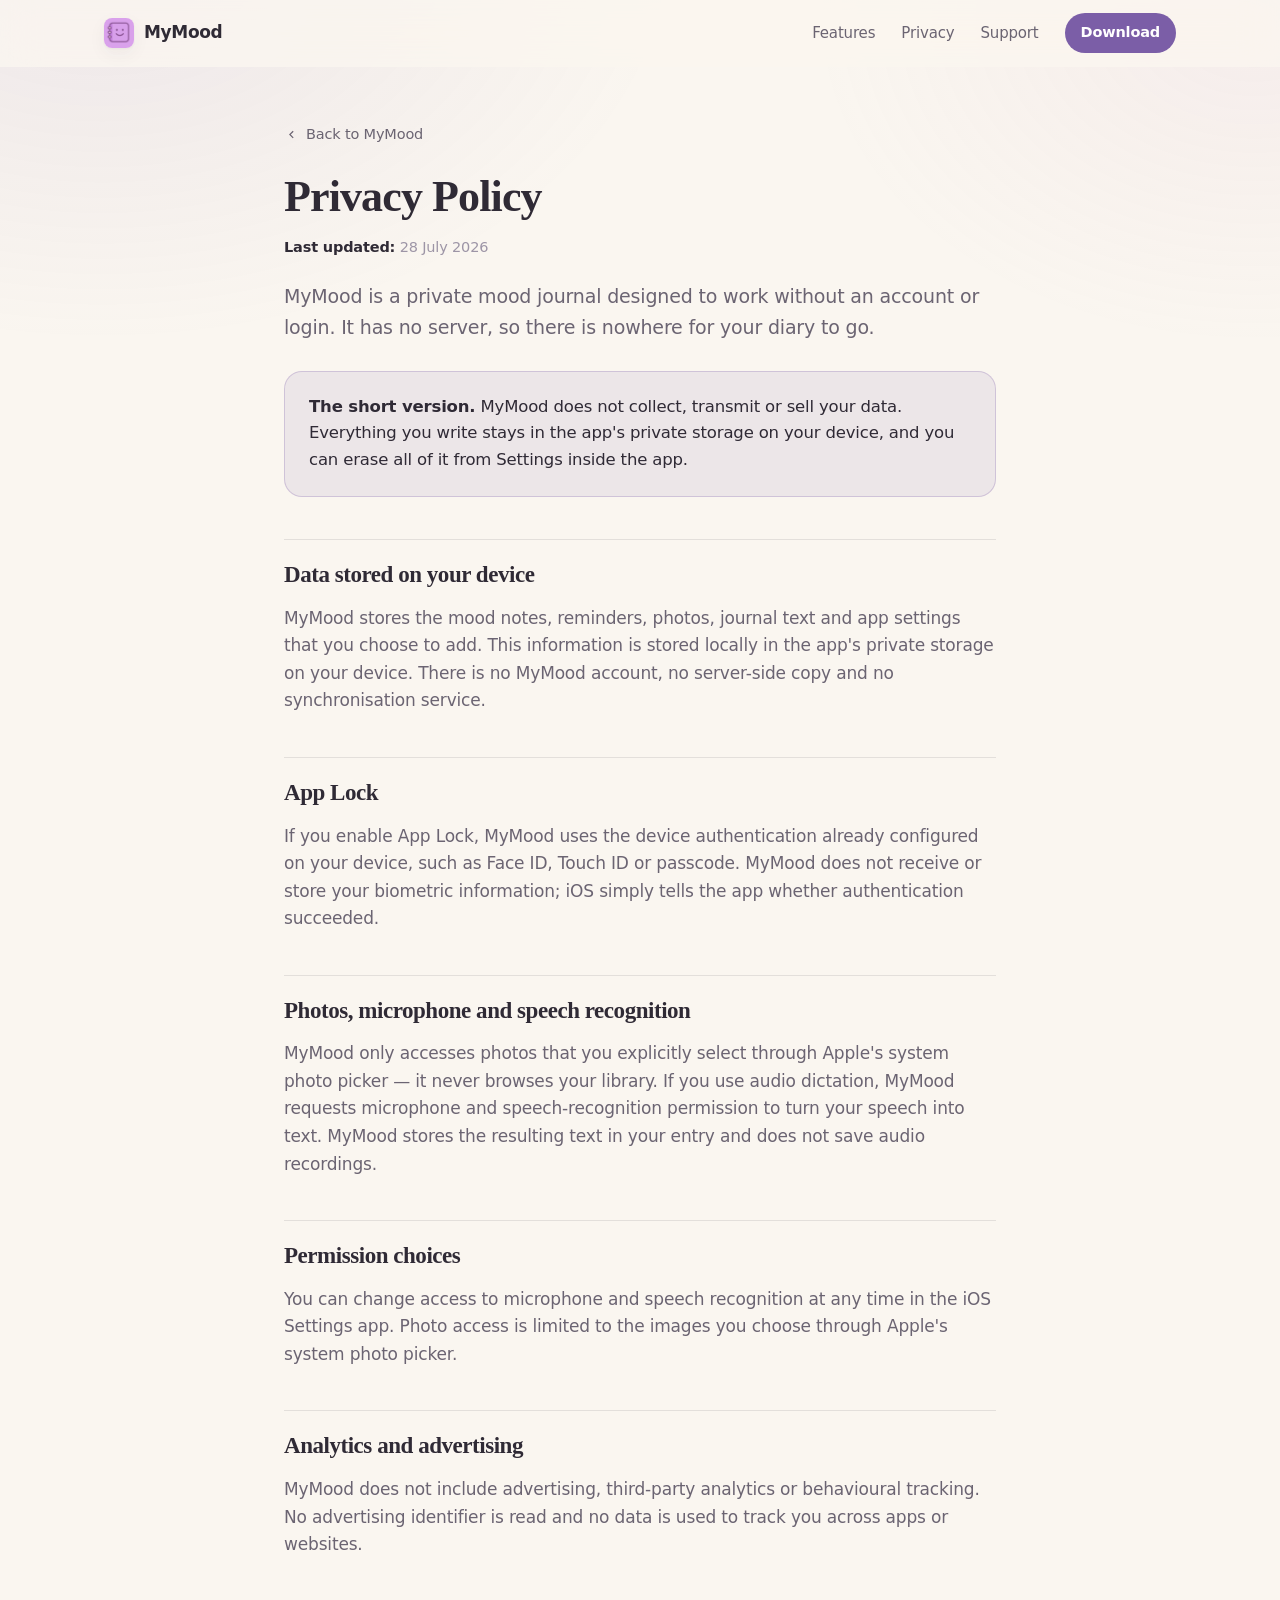
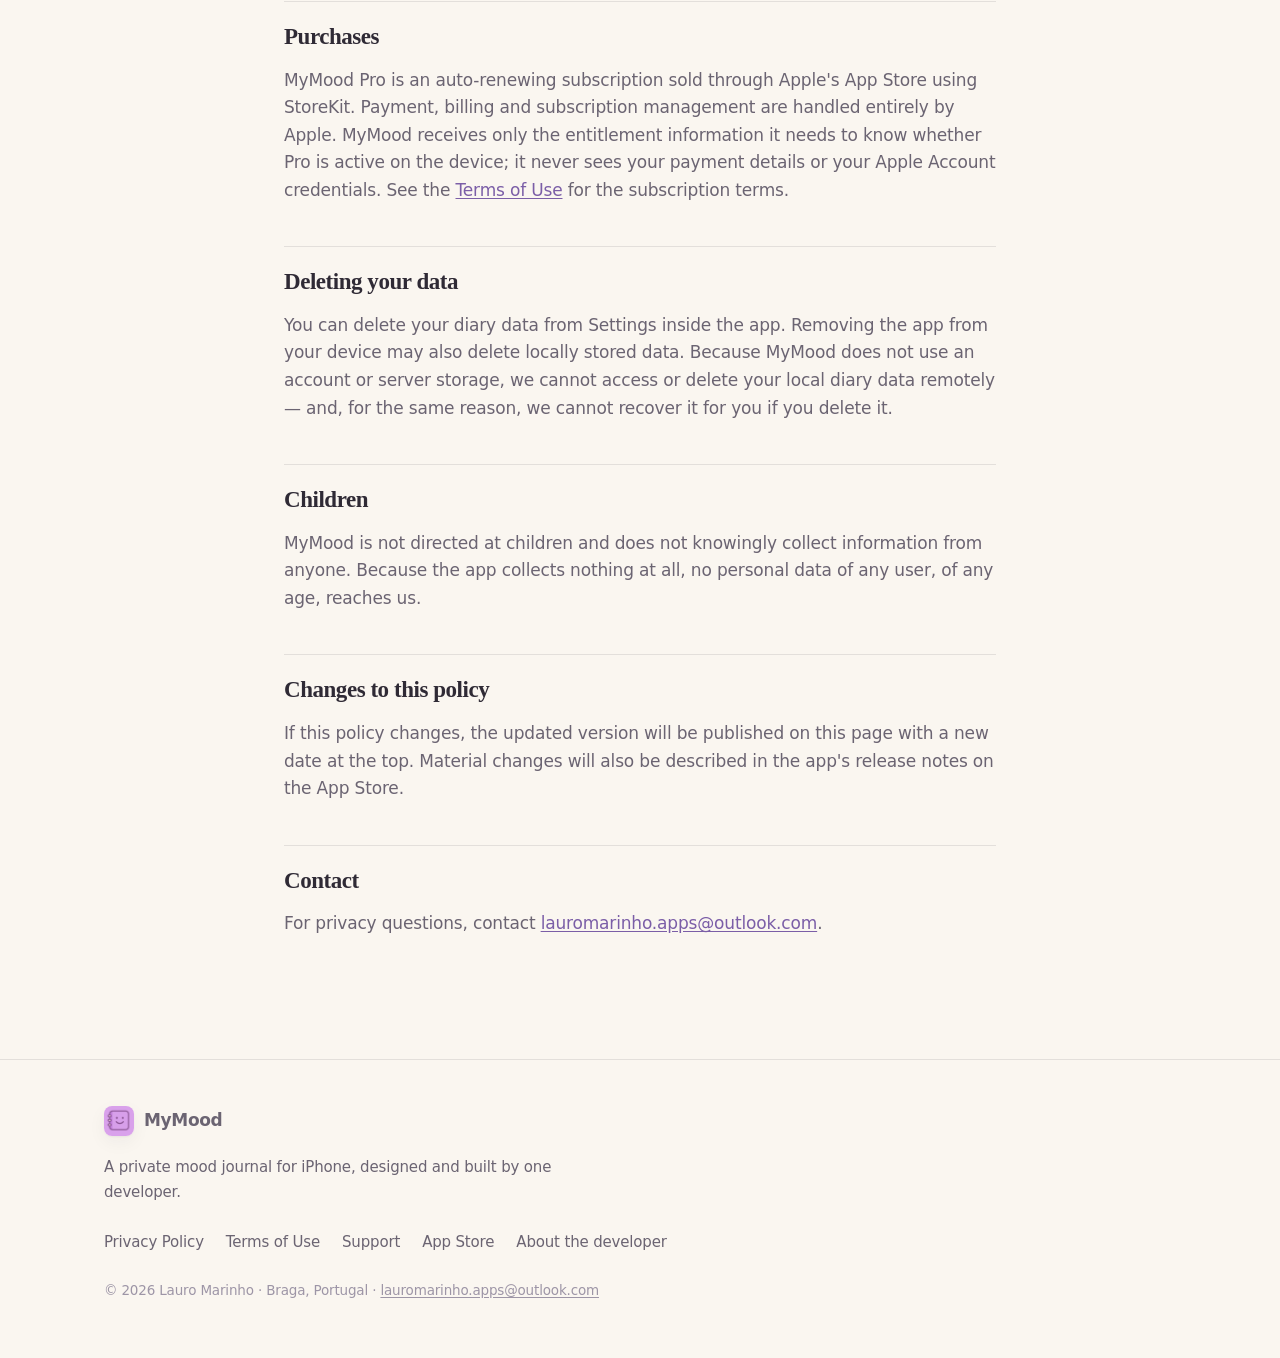
==== commit 090b3053: "Update MyMood support email" ====
--- a/privacy.html
+++ b/privacy.html
@@ -101,7 +101,7 @@
 
   <h2>Contact</h2>
   <p>For privacy questions, contact
-     <a href="mailto:marinho.lauroo@gmail.com">marinho.lauroo@gmail.com</a>.</p>
+     <a href="mailto:lauromarinho.apps@outlook.com">lauromarinho.apps@outlook.com</a>.</p>
 </main>
 
 <footer>
@@ -125,7 +125,7 @@
     </div>
     <p class="foot-note">
       © <span id="year">2026</span> Lauro Marinho · Braga, Portugal ·
-      <a href="mailto:marinho.lauroo@gmail.com">marinho.lauroo@gmail.com</a>
+      <a href="mailto:lauromarinho.apps@outlook.com">lauromarinho.apps@outlook.com</a>
     </p>
   </div>
 </footer>
